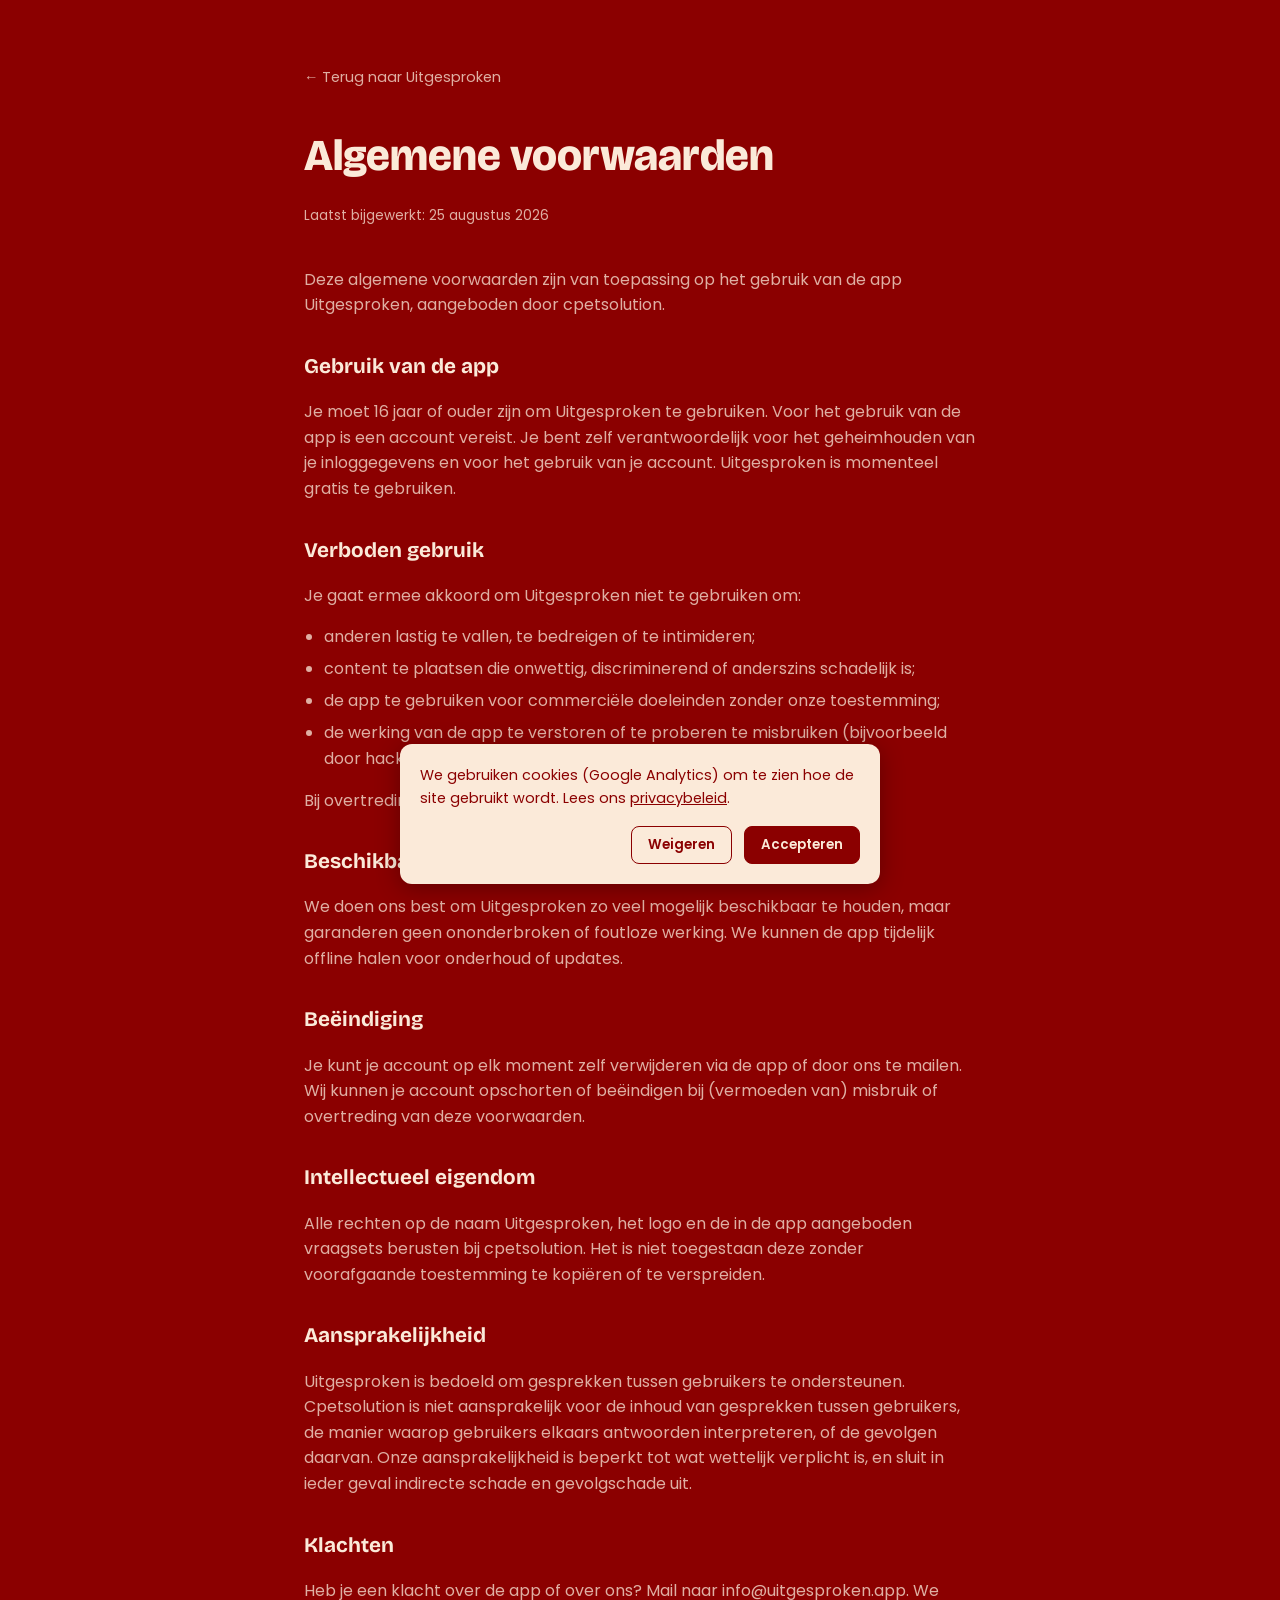
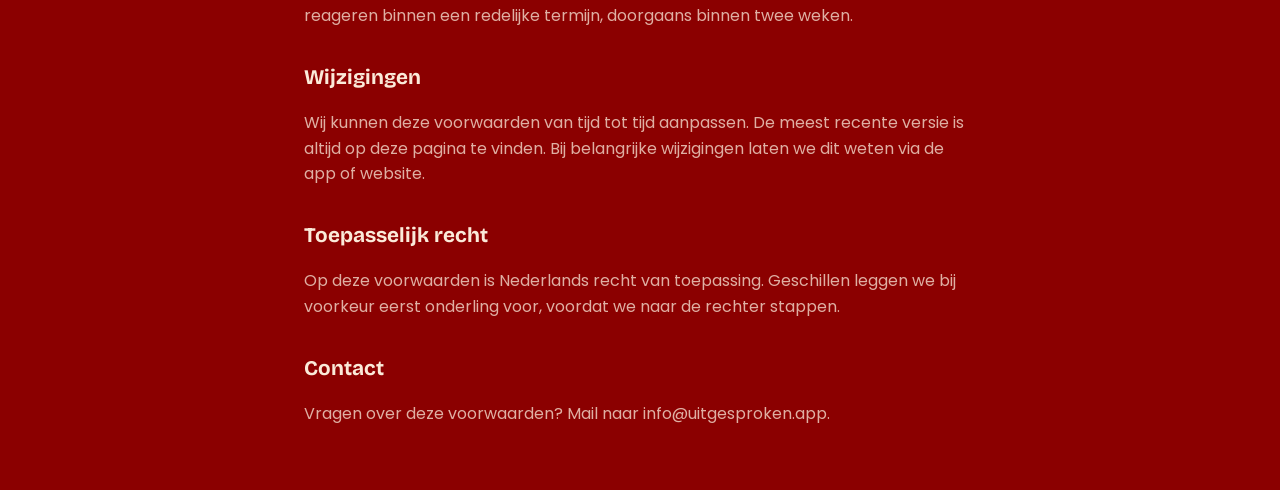
==== algemene-voorwaarden.html @ 7af5f67a "Initial commit: Uitgesproken landing page Static one-page site with hero, newsletter signup (Supabas" ====
<!doctype html>
<html lang="nl">
<head>
  <meta charset="UTF-8" />
  <meta name="viewport" content="width=device-width, initial-scale=1" />
  <title>Algemene voorwaarden | Uitgesproken</title>
  <link rel="icon" href="favicon.ico" sizes="any">
  <link rel="icon" type="image/png" sizes="32x32" href="favicon-32.png">
  <link rel="apple-touch-icon" href="apple-touch-icon.png">

  <meta property="og:type" content="website" />
  <meta property="og:site_name" content="Uitgesproken" />
  <meta property="og:title" content="Algemene voorwaarden | Uitgesproken" />
  <meta property="og:url" content="https://uitgesproken.app/algemene-voorwaarden.html" />
  <meta property="og:image" content="https://uitgesproken.app/og-image.png" />
  <meta property="og:locale" content="nl_NL" />

  <link rel="preconnect" href="https://fonts.googleapis.com">
  <link rel="preconnect" href="https://fonts.gstatic.com" crossorigin>
  <link href="https://fonts.googleapis.com/css2?family=Bricolage+Grotesque:opsz,wdth,wght@12..96,75..100,200..800&family=Poppins:wght@400;500;600;700&display=swap" rel="stylesheet">
  <link rel="stylesheet" href="style.css" />
</head>
<body>
  <div class="legal">
    <a class="back" href="index.html">&larr; Terug naar Uitgesproken</a>
    <h1>Algemene voorwaarden</h1>
    <p class="updated">Laatst bijgewerkt: 25 augustus 2026</p>

    <p>
      Deze algemene voorwaarden zijn van toepassing op het gebruik van de app Uitgesproken,
      aangeboden door cpetsolution.
    </p>

    <h2>Gebruik van de app</h2>
    <p>
      Je moet 16 jaar of ouder zijn om Uitgesproken te gebruiken. Voor het gebruik van de app
      is een account vereist. Je bent zelf verantwoordelijk voor het geheimhouden van je
      inloggegevens en voor het gebruik van je account. Uitgesproken is momenteel gratis te
      gebruiken.
    </p>

    <h2>Verboden gebruik</h2>
    <p>Je gaat ermee akkoord om Uitgesproken niet te gebruiken om:</p>
    <ul>
      <li>anderen lastig te vallen, te bedreigen of te intimideren;</li>
      <li>content te plaatsen die onwettig, discriminerend of anderszins schadelijk is;</li>
      <li>de app te gebruiken voor commerciële doeleinden zonder onze toestemming;</li>
      <li>de werking van de app te verstoren of te proberen te misbruiken (bijvoorbeeld door hacken).</li>
    </ul>
    <p>
      Bij overtreding kunnen we je account tijdelijk of permanent blokkeren.
    </p>

    <h2>Beschikbaarheid</h2>
    <p>
      We doen ons best om Uitgesproken zo veel mogelijk beschikbaar te houden, maar garanderen
      geen ononderbroken of foutloze werking. We kunnen de app tijdelijk offline halen voor
      onderhoud of updates.
    </p>

    <h2>Beëindiging</h2>
    <p>
      Je kunt je account op elk moment zelf verwijderen via de app of door ons te mailen. Wij
      kunnen je account opschorten of beëindigen bij (vermoeden van) misbruik of overtreding van
      deze voorwaarden.
    </p>

    <h2>Intellectueel eigendom</h2>
    <p>
      Alle rechten op de naam Uitgesproken, het logo en de in de app aangeboden vraagsets
      berusten bij cpetsolution. Het is niet toegestaan deze zonder voorafgaande toestemming
      te kopiëren of te verspreiden.
    </p>

    <h2>Aansprakelijkheid</h2>
    <p>
      Uitgesproken is bedoeld om gesprekken tussen gebruikers te ondersteunen. Cpetsolution is
      niet aansprakelijk voor de inhoud van gesprekken tussen gebruikers, de manier waarop
      gebruikers elkaars antwoorden interpreteren, of de gevolgen daarvan. Onze aansprakelijkheid
      is beperkt tot wat wettelijk verplicht is, en sluit in ieder geval indirecte schade en
      gevolgschade uit.
    </p>

    <h2>Klachten</h2>
    <p>
      Heb je een klacht over de app of over ons? Mail naar info@uitgesproken.app. We reageren
      binnen een redelijke termijn, doorgaans binnen twee weken.
    </p>

    <h2>Wijzigingen</h2>
    <p>
      Wij kunnen deze voorwaarden van tijd tot tijd aanpassen. De meest recente versie is altijd
      op deze pagina te vinden. Bij belangrijke wijzigingen laten we dit weten via de app of
      website.
    </p>

    <h2>Toepasselijk recht</h2>
    <p>
      Op deze voorwaarden is Nederlands recht van toepassing. Geschillen leggen we bij voorkeur
      eerst onderling voor, voordat we naar de rechter stappen.
    </p>

    <h2>Contact</h2>
    <p>Vragen over deze voorwaarden? Mail naar info@uitgesproken.app.</p>
  </div>
  <script src="script.js" defer></script>
</body>
</html>
---- style.css ----
:root {
  --bg: #8B0000;
  --cream: #FBEAD9;
  --cream-dim: rgba(251, 234, 217, 0.75);
}

* {
  box-sizing: border-box;
}

html {
  scroll-behavior: smooth;
}

body {
  margin: 0;
  background: var(--bg);
  color: var(--cream);
  font-family: 'Poppins', sans-serif;
  line-height: 1.6;
}

.hero {
  min-height: 100svh;
  display: flex;
  align-items: center;
  justify-content: center;
  padding: 2rem 1.5rem;
  text-align: center;
}

.hero-content {
  max-width: 640px;
  width: 100%;
}

.logo {
  font-family: 'Bricolage Grotesque', sans-serif;
  font-style: oblique 10deg;
  font-weight: 800;
  font-variation-settings: 'opsz' 96, 'wdth' 100;
  font-size: clamp(3rem, 13vw, 6rem);
  margin: 0;
  color: var(--cream);
  letter-spacing: -0.01em;
}

.logo-letter {
  display: inline-block;
  opacity: 0;
  animation: letter-in 0.6s cubic-bezier(0.34, 1.56, 0.64, 1) forwards;
}

@keyframes letter-in {
  0% { opacity: 0; transform: translateY(28px) scale(0.8); }
  60% { opacity: 1; transform: translateY(-6px) scale(1.04); }
  100% { opacity: 1; transform: translateY(0) scale(1); }
}

@media (prefers-reduced-motion: reduce) {
  .logo-letter {
    animation: none;
    opacity: 1;
  }
}

.tagline {
  font-size: clamp(1rem, 3vw, 1.25rem);
  color: var(--cream-dim);
  margin: 0.75rem 0 2.5rem;
}

.store-buttons {
  display: flex;
  flex-wrap: nowrap;
  justify-content: center;
  gap: clamp(0.5rem, 2vw, 1rem);
}

.store-btn {
  display: inline-flex;
  align-items: center;
  flex: 1 1 0;
  gap: clamp(0.4rem, 1.5vw, 0.75rem);
  padding: clamp(0.55rem, 2vw, 0.85rem) clamp(0.6rem, 3vw, 1.5rem);
  background: transparent;
  border: 1.5px solid var(--cream);
  border-radius: 12px;
  color: var(--cream);
  font-family: inherit;
  cursor: not-allowed;
  opacity: 0.85;
  transition: opacity 0.2s ease, transform 0.2s ease;
  min-width: 0;
}

.store-btn:hover {
  opacity: 1;
}

.store-icon {
  width: clamp(18px, 5vw, 28px);
  height: clamp(18px, 5vw, 28px);
  flex-shrink: 0;
}

.store-text {
  display: flex;
  flex-direction: column;
  align-items: flex-start;
  text-align: left;
  font-weight: 600;
  font-size: clamp(0.75rem, 2.6vw, 1rem);
  white-space: nowrap;
  min-width: 0;
}

.store-text small {
  font-weight: 400;
  font-size: clamp(0.5rem, 1.8vw, 0.7rem);
  color: var(--cream-dim);
  text-transform: uppercase;
  letter-spacing: 0.03em;
  white-space: normal;
  line-height: 1.15;
}

.newsletter {
  margin-bottom: 2.5rem;
  padding-bottom: 2rem;
  border-bottom: 1px solid rgba(251, 234, 217, 0.15);
}

.newsletter h2 {
  font-family: 'Bricolage Grotesque', sans-serif;
  font-style: oblique 10deg;
  font-weight: 800;
  font-variation-settings: 'opsz' 96, 'wdth' 100;
  font-size: clamp(1.25rem, 3vw, 1.6rem);
  margin: 0 0 0.75rem;
}

.newsletter p {
  max-width: 480px;
  margin: 0 auto 1.75rem;
  color: var(--cream-dim);
}

.newsletter-wrapper {
  max-width: 420px;
  margin: 0 auto;
}

.newsletter-form {
  display: flex;
  gap: 0.75rem;
  flex-wrap: wrap;
  justify-content: center;
}

.newsletter-form input[type="email"] {
  flex: 1 1 220px;
  padding: 0.85rem 1rem;
  border-radius: 10px;
  border: 1.5px solid var(--cream);
  background: transparent;
  color: var(--cream);
  font-family: inherit;
  font-size: 1rem;
}

.newsletter-form input[type="email"]::placeholder {
  color: var(--cream-dim);
}

.newsletter-form button {
  padding: 0.85rem 1.5rem;
  border-radius: 10px;
  border: 1.5px solid var(--cream);
  background: var(--cream);
  color: var(--bg);
  font-family: inherit;
  font-weight: 600;
  cursor: pointer;
}

.newsletter-success {
  color: var(--cream);
  font-weight: 600;
}

.site-footer {
  padding: 2.5rem 1.5rem;
  text-align: center;
}

.footer-nav {
  display: flex;
  flex-wrap: wrap;
  justify-content: center;
  gap: 1.5rem;
  margin-bottom: 1rem;
}

.footer-nav a {
  color: var(--cream-dim);
  text-decoration: none;
  font-size: 0.9rem;
}

.footer-nav a:hover {
  color: var(--cream);
  text-decoration: underline;
}

.footer-social {
  display: flex;
  flex-wrap: wrap;
  justify-content: center;
  gap: 1.5rem;
  margin-bottom: 1.5rem;
}

.footer-social a {
  color: var(--cream);
  text-decoration: none;
  font-weight: 600;
  font-size: 0.9rem;
}

.footer-social a:hover {
  text-decoration: underline;
}

.footer-copy {
  margin: 2rem 0 0;
  color: var(--cream-dim);
  font-size: 0.8rem;
}

/* Legal / subpages */
.legal {
  max-width: 720px;
  margin: 0 auto;
  padding: 4rem 1.5rem 3rem;
}

.legal a.back {
  color: var(--cream-dim);
  text-decoration: none;
  font-size: 0.9rem;
  display: inline-block;
  margin-bottom: 2rem;
}

.legal a.back:hover {
  color: var(--cream);
}

.legal h1 {
  font-family: 'Bricolage Grotesque', sans-serif;
  font-style: oblique 10deg;
  font-weight: 800;
  font-variation-settings: 'opsz' 96, 'wdth' 100;
  font-size: clamp(2rem, 5vw, 2.75rem);
  margin: 0 0 0.5rem;
}

.legal .updated {
  color: var(--cream-dim);
  font-size: 0.85rem;
  margin-bottom: 2.5rem;
}

.legal h2 {
  font-family: 'Bricolage Grotesque', sans-serif;
  font-weight: 700;
  font-variation-settings: 'opsz' 24, 'wdth' 100;
  font-size: 1.3rem;
  margin: 2rem 0 0.75rem;
}

.legal p, .legal li {
  color: var(--cream-dim);
}

.legal ul {
  margin: 0 0 1rem;
  padding-left: 1.25rem;
}

.legal li {
  margin-bottom: 0.4rem;
}

.legal p a, .legal li a {
  color: var(--cream);
}

.legal .placeholder {
  color: #FFD27D;
}

.contact-links {
  display: flex;
  flex-wrap: wrap;
  gap: 0.75rem;
  margin: 0.75rem 0 1.25rem;
}

.contact-link {
  display: inline-flex;
  align-items: center;
  gap: 0.6rem;
  padding: 0.7rem 1.1rem;
  border: 1.5px solid var(--cream);
  border-radius: 12px;
  color: var(--cream);
  text-decoration: none;
  font-weight: 600;
  font-size: 0.95rem;
  transition: opacity 0.2s ease;
}

.contact-link:hover {
  opacity: 0.8;
}

/* Cookie consent */
.cookie-banner {
  position: fixed;
  bottom: 1rem;
  left: 1rem;
  right: 1rem;
  max-width: 480px;
  margin: 0 auto;
  background: var(--cream);
  color: var(--bg);
  padding: 1.25rem;
  border-radius: 12px;
  box-shadow: 0 4px 24px rgba(0, 0, 0, 0.3);
  z-index: 1000;
  font-size: 0.9rem;
}

.cookie-banner p {
  margin: 0 0 1rem;
}

.cookie-banner a {
  color: var(--bg);
  text-decoration: underline;
}

.cookie-actions {
  display: flex;
  gap: 0.75rem;
  justify-content: flex-end;
}

.cookie-actions button {
  padding: 0.5rem 1rem;
  border-radius: 8px;
  border: 1.5px solid var(--bg);
  background: transparent;
  color: var(--bg);
  font-family: inherit;
  font-weight: 600;
  cursor: pointer;
}

.cookie-actions .cookie-accept {
  background: var(--bg);
  color: var(--cream);
}
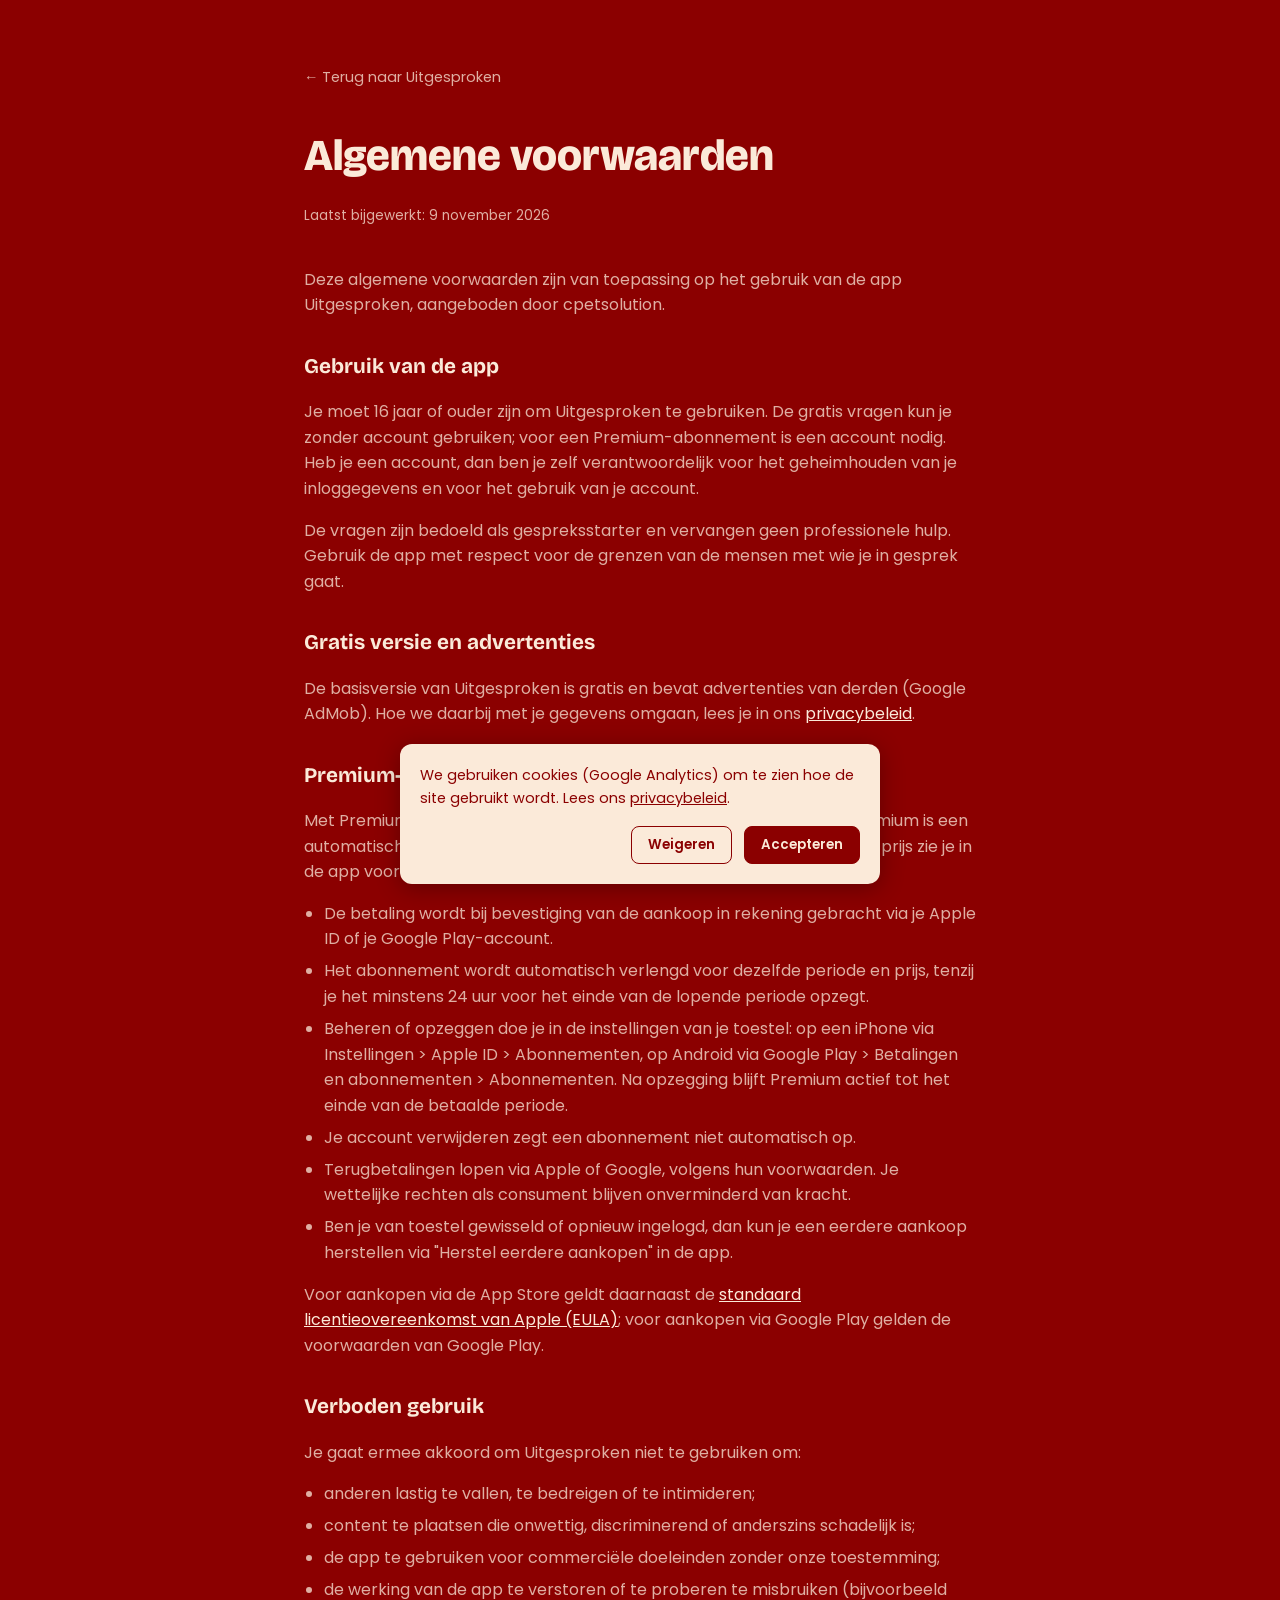
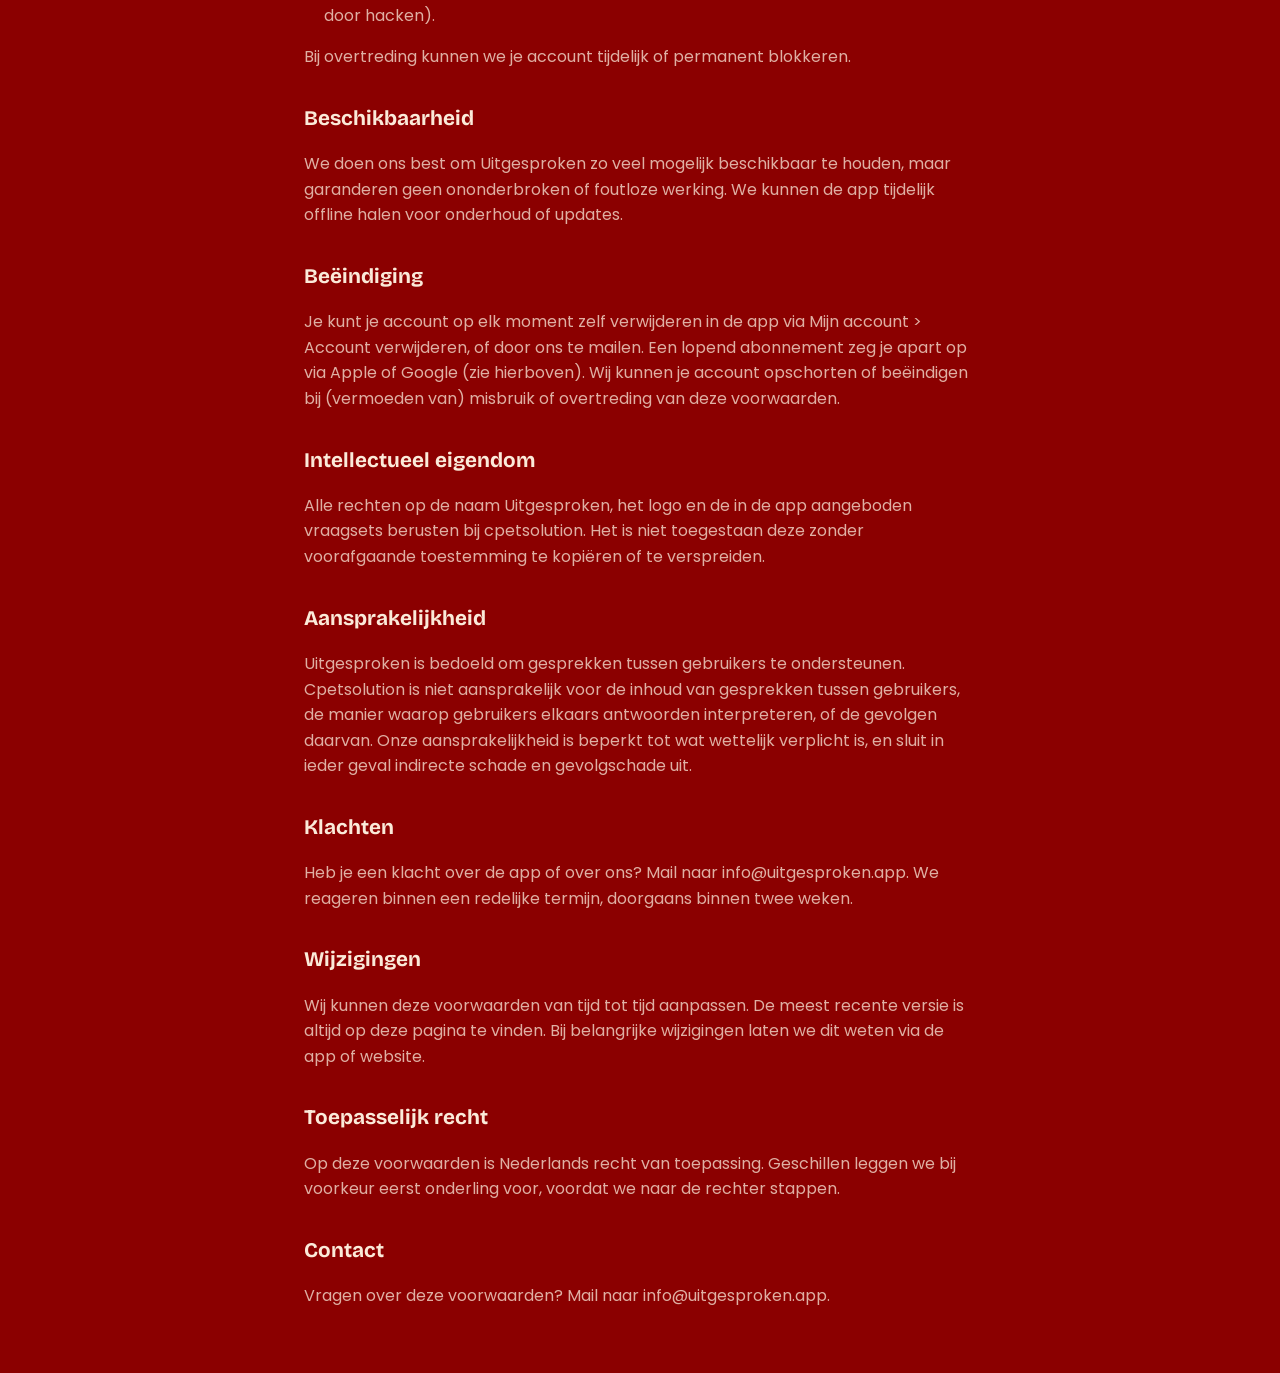
==== commit 015a9e9b: "Privacybeleid en voorwaarden bijwerken voor de app, herstelpagina toevoegen - Privacybeleid: gebruik" ====
--- a/algemene-voorwaarden.html
+++ b/algemene-voorwaarden.html
@@ -24,7 +24,7 @@
   <div class="legal">
     <a class="back" href="index.html">&larr; Terug naar Uitgesproken</a>
     <h1>Algemene voorwaarden</h1>
-    <p class="updated">Laatst bijgewerkt: 25 augustus 2026</p>
+    <p class="updated">Laatst bijgewerkt: 9 november 2026</p>
 
     <p>
       Deze algemene voorwaarden zijn van toepassing op het gebruik van de app Uitgesproken,
@@ -33,10 +33,41 @@
 
     <h2>Gebruik van de app</h2>
     <p>
-      Je moet 16 jaar of ouder zijn om Uitgesproken te gebruiken. Voor het gebruik van de app
-      is een account vereist. Je bent zelf verantwoordelijk voor het geheimhouden van je
-      inloggegevens en voor het gebruik van je account. Uitgesproken is momenteel gratis te
-      gebruiken.
+      Je moet 16 jaar of ouder zijn om Uitgesproken te gebruiken. De gratis vragen kun je zonder
+      account gebruiken; voor een Premium-abonnement is een account nodig. Heb je een account, dan
+      ben je zelf verantwoordelijk voor het geheimhouden van je inloggegevens en voor het gebruik
+      van je account.
+    </p>
+    <p>
+      De vragen zijn bedoeld als gespreksstarter en vervangen geen professionele hulp. Gebruik de
+      app met respect voor de grenzen van de mensen met wie je in gesprek gaat.
+    </p>
+
+    <h2>Gratis versie en advertenties</h2>
+    <p>
+      De basisversie van Uitgesproken is gratis en bevat advertenties van derden (Google AdMob).
+      Hoe we daarbij met je gegevens omgaan, lees je in ons
+      <a href="privacybeleid.html">privacybeleid</a>.
+    </p>
+
+    <h2>Premium-abonnement</h2>
+    <p>
+      Met Premium krijg je toegang tot alle vraagsets zonder advertenties. Premium is een
+      automatisch verlengend abonnement per maand of per jaar. De actuele prijs zie je in de app
+      voordat je koopt.
+    </p>
+    <ul>
+      <li>De betaling wordt bij bevestiging van de aankoop in rekening gebracht via je Apple ID of je Google Play-account.</li>
+      <li>Het abonnement wordt automatisch verlengd voor dezelfde periode en prijs, tenzij je het minstens 24 uur voor het einde van de lopende periode opzegt.</li>
+      <li>Beheren of opzeggen doe je in de instellingen van je toestel: op een iPhone via Instellingen &gt; Apple ID &gt; Abonnementen, op Android via Google Play &gt; Betalingen en abonnementen &gt; Abonnementen. Na opzegging blijft Premium actief tot het einde van de betaalde periode.</li>
+      <li>Je account verwijderen zegt een abonnement niet automatisch op.</li>
+      <li>Terugbetalingen lopen via Apple of Google, volgens hun voorwaarden. Je wettelijke rechten als consument blijven onverminderd van kracht.</li>
+      <li>Ben je van toestel gewisseld of opnieuw ingelogd, dan kun je een eerdere aankoop herstellen via "Herstel eerdere aankopen" in de app.</li>
+    </ul>
+    <p>
+      Voor aankopen via de App Store geldt daarnaast de
+      <a href="https://www.apple.com/legal/internet-services/itunes/dev/stdeula/" target="_blank" rel="noopener">standaard licentieovereenkomst van Apple (EULA)</a>;
+      voor aankopen via Google Play gelden de voorwaarden van Google Play.
     </p>
 
     <h2>Verboden gebruik</h2>
@@ -60,7 +91,9 @@
 
     <h2>Beëindiging</h2>
     <p>
-      Je kunt je account op elk moment zelf verwijderen via de app of door ons te mailen. Wij
+      Je kunt je account op elk moment zelf verwijderen in de app via Mijn account &gt; Account
+      verwijderen, of door ons te mailen. Een lopend abonnement zeg je apart op via Apple of
+      Google (zie hierboven). Wij
       kunnen je account opschorten of beëindigen bij (vermoeden van) misbruik of overtreding van
       deze voorwaarden.
     </p>
